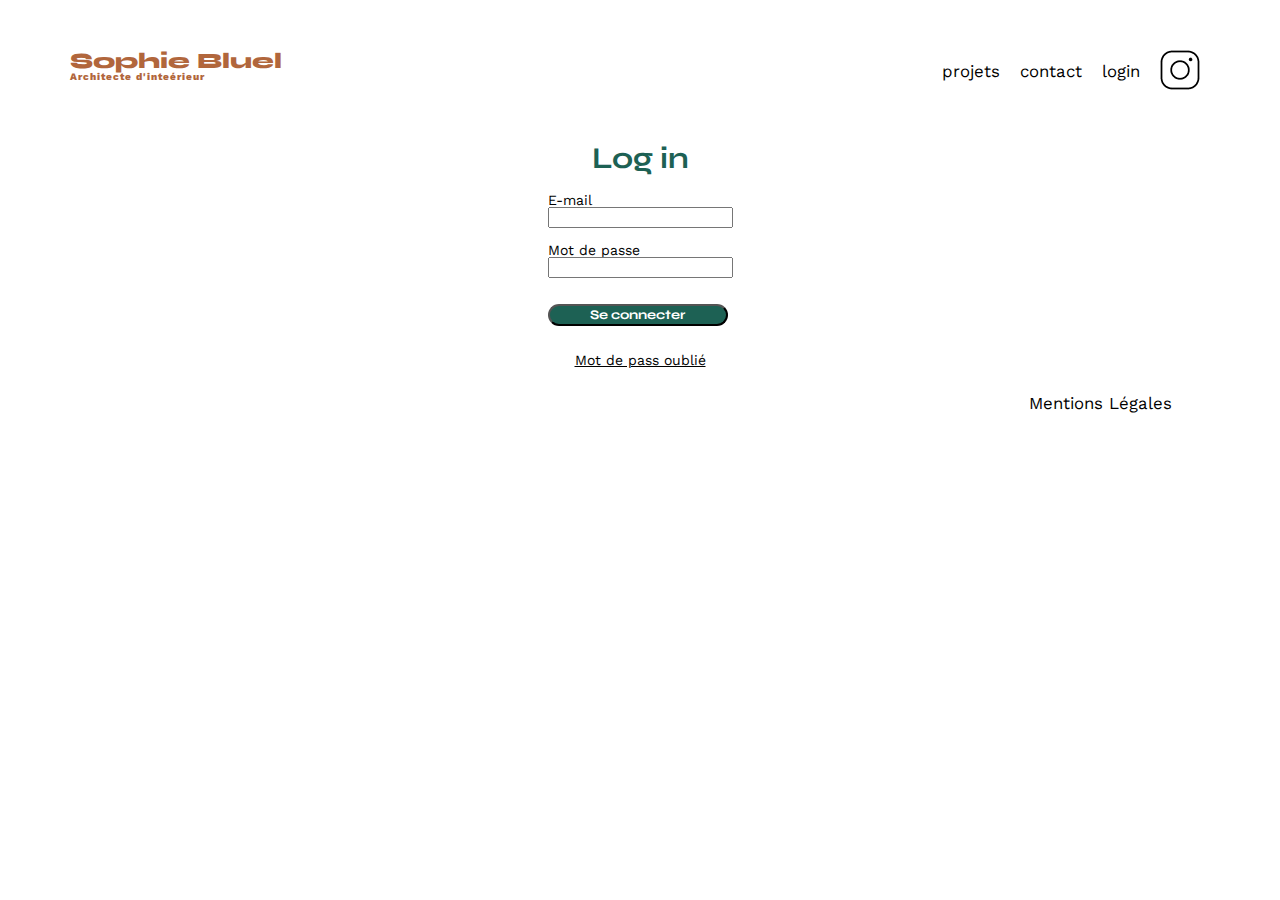
==== FrontEnd/login.HTML @ d77c7bfa "Ajout d'une page HTML login + style CSS de cette page" ====
<!DOCTYPE html>
<html lang="fr">
<head>
	<meta charset="UTF-8">
	<title>Sophie Bluel - Architecte d'intérieur - Login</title>
	<meta name="viewport" content="width=device-width, initial-scale=1.0">
	<link rel="preconnect" href="https://fonts.googleapis.com">
	<link rel="preconnect" href="https://fonts.gstatic.com" crossorigin>
	<link href="https://fonts.googleapis.com/css2?family=Syne:wght@700;800&family=Work+Sans&display=swap" rel="stylesheet">
	<meta name="description" content="">
	<link rel="stylesheet" href="./assets/style.css">
	<script src="script.js" defer></script>
</head>
<body>
    <header>
        <h1>Sophie Bluel <span>Architecte d'inteérieur</span></h1>
        <nav>
            <ul>
                <li>projets</li>
                <li>contact</li>
                <li>login</li>
                <li><img src="./assets/icons/instagram.png" alt="Instagram"></li>
            </ul>
        </nav>
    </header>
    
    <main>
        <div class="login">
            <h2 class="login">Log in</h1>
            <form method="get" action="">
                <div class="email">
                    <label for="EMAIL">E-mail</label>
                    <input type="email" name="email"/>
                </div>
                <div class="password">
                    <label for="password">Mot de passe</label>
                    <input type="text" name="password"/>
                </div>
                <input type="submit" value="Se connecter"/>
            </form>
            <p class="login">Mot de pass oublié</p>
        </div>
    </main>

    <footer>
        <nav>
            <ul>
                <li>Mentions Légales</li>
            </ul>
        </nav>
    </footer>
</body>
---- FrontEnd/assets/style.css ----
/******STYLE PAR DÉFAUT*******/
html, body, div, span, applet, object, iframe,
h1, h2, h3, h4, h5, h6, p, blockquote, pre,
a, abbr, acronym, address, big, cite, code,
del, dfn, em, img, ins, kbd, q, s, samp,
small, strike, strong, sub, sup, tt, var,
b, u, i, center,
dl, dt, dd, ol, ul, li,
fieldset, form, label, legend,
table, caption, tbody, tfoot, thead, tr, th, td,
article, aside, canvas, details, embed,
figure, figcaption, footer, header, hgroup,
menu, nav, output, ruby, section, summary,
time, mark, audio, video {
	margin: 0;
	padding: 0;
	border: 0;
	font-size: 100%;
	font: inherit;
	vertical-align: baseline;
}
/* HTML5 display-role reset for older browsers */
article, aside, details, figcaption, figure,
footer, header, hgroup, menu, nav, section {
	display: block;
}
body {
	line-height: 1;
}
ol, ul {
	list-style: none;
}
blockquote, q {
	quotes: none;
}
blockquote:before, blockquote:after,
q:before, q:after {
	content: '';
	content: none;
}
table {
	border-collapse: collapse;
	border-spacing: 0;
}
/** end reset css**/
body {
	max-width: 1140px;
	margin:auto;
	font-family: 'Work Sans' ;
	font-size: 14px;
}
header {
	display: flex;
	justify-content: space-between;
	margin: 50px 0
}
section {
	margin: 50px 0
}

h1{
	display: flex;
	flex-direction: column;
	font-family: 'Syne';
	font-size: 22px;
	font-weight: 800;
	color: #B1663C
}

h1 > span {
	font-family: 'Work Sans';
	font-size:10px;
	letter-spacing: 0.1em;
;
}

h2{
	font-family: 'Syne';
	font-weight: 700;
	font-size: 30px;
	color: #1D6154
}
nav ul {
	display: flex;
	align-items: center;
	list-style-type: none;

}
nav li {
	padding: 0 10px;
	font-size: 1.2em;
}

li:hover {
	color: #B1663C;
}
#introduction {
	display: flex;
	align-items: center;
}
#introduction figure {
	flex: 1
}
#introduction img {
	display: block;
	margin: auto;
	width: 80%;
}

#introduction article {
	flex: 1
}
#introduction h2 {
	margin-bottom: 1em;
}

#introduction p {
	margin-bottom: 0.5em;
}
#portfolio h2 {
	text-align: center;
	margin-bottom: 1em;
}
.gallery {
	width: 100%;
	display: grid;
	grid-template-columns: 1fr 1fr 1fr;
	grid-column-gap: 20px;
	grid-row-gap: 20px;
}

.gallery img {
	width: 100%;

}
#contact {
	width: 50%;
margin: auto;
}
#contact > * {
	text-align: center;

}
#contact h2{
	margin-bottom: 20px;
}
#contact form {
	text-align: left;
	margin-top:30px;
	display: flex;
	flex-direction: column;
}

#contact input {
	height: 50px;
	font-size: 1.2em;
	border: none;
	box-shadow: 0px 4px 14px rgba(0, 0, 0, 0.09);
}
#contact label {
	margin: 2em 0 1em 0;
}
#contact textarea {
	border: none;
	box-shadow: 0px 4px 14px rgba(0, 0, 0, 0.09);
}

input[type="submit"]{
	font-family: 'Syne';
	font-weight: 700;
	color: white;
	background-color: #1D6154;
	margin : 2em auto ;
	width: 180px;
	text-align: center;
	border-radius: 60px ;
}

footer nav ul {
	display: flex;
	justify-content: flex-end;
	margin: 2em
}



/***** STYLE BUTTONS ******/

.filters {
	width: 50%;
	margin: auto;
	display: flex;
	justify-content: space-between;
	gap: 1em;
}

.filters button{
	font-family: 'Syne';
	font-weight: 700;
	height: 37px;
	color: #1D6154;
	background-color: white;
	margin : 2em auto ;
	width: auto;
	text-align: center;
	border-radius: 60px ;
	border: 1px solid #1D6154;
	padding-left: 20px;
	padding-right: 20px;
}


.filters button:hover,
.filters button:focus {
	background-color: #1D6154;
	color: white;
}

/******** STYLE PAGE LOGIN ********/
.login {
	display: flex;
	flex-direction: column;
	align-items: center;
}

.login h2 {
	margin-bottom: 20px;
}

.email,
.password {
	display: flex;
	flex-direction: column;
}

.email {
	margin-bottom: 15px;
}


.login p {
	text-decoration: underline;
}
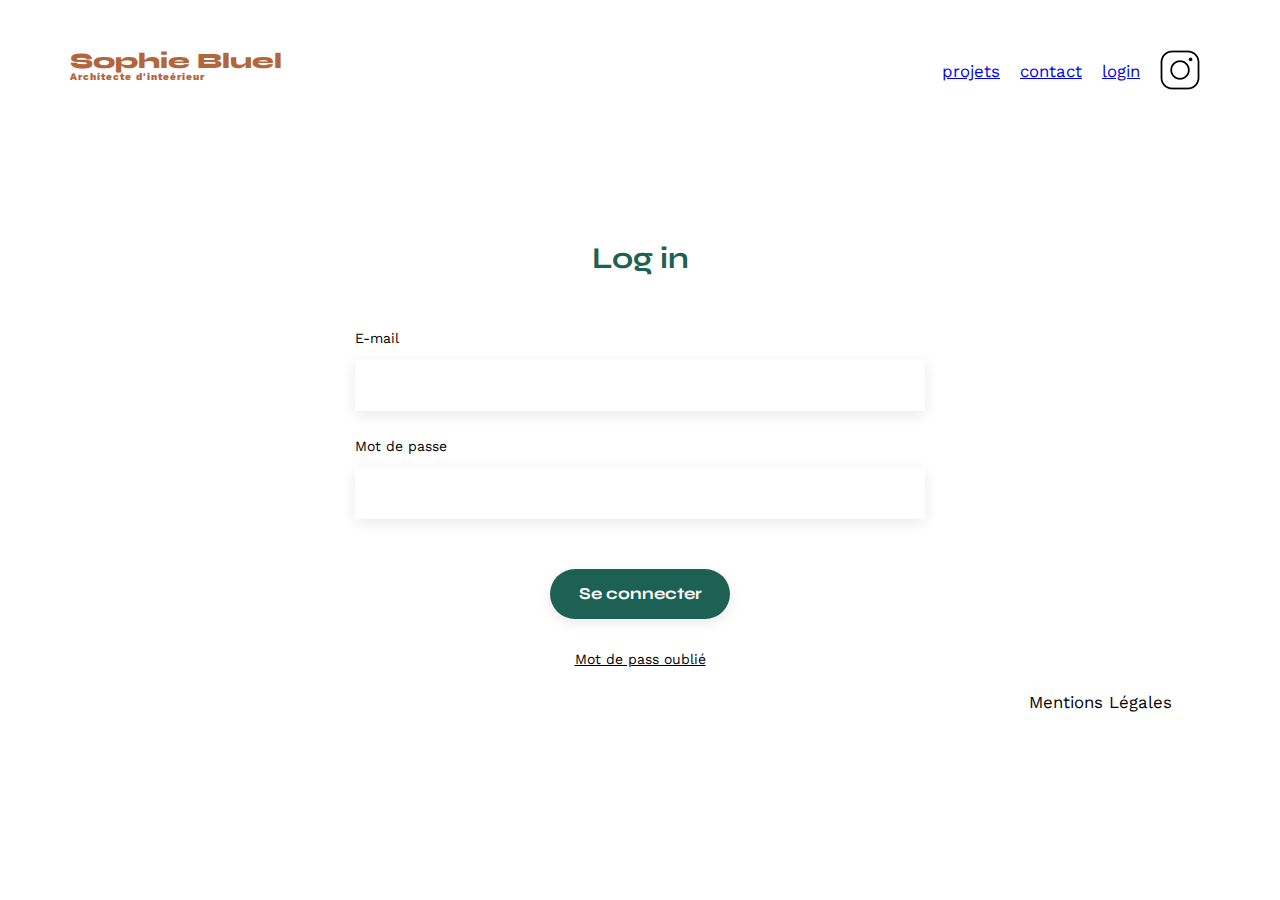
==== commit 136fc4d1: "changements dans l'index, le login.html, le css et ajout d'un fichier login.js" ====
--- a/FrontEnd/login.HTML
+++ b/FrontEnd/login.HTML
@@ -9,44 +9,40 @@
 	<link href="https://fonts.googleapis.com/css2?family=Syne:wght@700;800&family=Work+Sans&display=swap" rel="stylesheet">
 	<meta name="description" content="">
 	<link rel="stylesheet" href="./assets/style.css">
-	<script src="script.js" defer></script>
+    <script src="login.js" defer></script>
 </head>
 <body>
     <header>
         <h1>Sophie Bluel <span>Architecte d'inteérieur</span></h1>
         <nav>
             <ul>
-                <li>projets</li>
-                <li>contact</li>
-                <li>login</li>
+                <li><a href="#portfolio">projets</a></li>
+                <li><a href="#contact">contact</a></li>
+                <li><a href="#login">login</a></li>
                 <li><img src="./assets/icons/instagram.png" alt="Instagram"></li>
             </ul>
         </nav>
     </header>
-    
+
     <main>
-        <div class="login">
-            <h2 class="login">Log in</h1>
-            <form method="get" action="">
-                <div class="email">
-                    <label for="EMAIL">E-mail</label>
-                    <input type="email" name="email"/>
-                </div>
-                <div class="password">
+        <section id="login">
+            <h2>Log in</h2>
+                <form action="#" method="get">
+                    <label for="email">E-mail</label>
+                    <input type="email" name="email" id="email">
                     <label for="password">Mot de passe</label>
-                    <input type="text" name="password"/>
-                </div>
-                <input type="submit" value="Se connecter"/>
-            </form>
-            <p class="login">Mot de pass oublié</p>
-        </div>
+                    <input type="password" name="password" id="password">
+                    <input type="submit" value="Se connecter">
+                </form>
+            <a href="" class="login">Mot de pass oublié</a>
+            </section>
     </main>
 
-    <footer>
-        <nav>
-            <ul>
-                <li>Mentions Légales</li>
-            </ul>
-        </nav>
-    </footer>
+<footer>
+    <nav>
+        <ul>
+            <li>Mentions Légales</li>
+        </ul>
+    </nav>
+</footer>
 </body>--- a/FrontEnd/assets/style.css
+++ b/FrontEnd/assets/style.css
@@ -1,5 +1,6 @@
 
 /******STYLE PAR DÉFAUT*******/
+
 html, body, div, span, applet, object, iframe,
 h1, h2, h3, h4, h5, h6, p, blockquote, pre,
 a, abbr, acronym, address, big, cite, code,
@@ -20,30 +21,38 @@
 	font: inherit;
 	vertical-align: baseline;
 }
+
 /* HTML5 display-role reset for older browsers */
+
 article, aside, details, figcaption, figure,
 footer, header, hgroup, menu, nav, section {
 	display: block;
 }
+
 body {
 	line-height: 1;
 }
+
 ol, ul {
 	list-style: none;
 }
+
 blockquote, q {
 	quotes: none;
 }
+
 blockquote:before, blockquote:after,
 q:before, q:after {
 	content: '';
 	content: none;
 }
+
 table {
 	border-collapse: collapse;
 	border-spacing: 0;
 }
 /** end reset css**/
+
 body {
 	max-width: 1140px;
 	margin:auto;
@@ -72,20 +81,18 @@
 	font-family: 'Work Sans';
 	font-size:10px;
 	letter-spacing: 0.1em;
-;
 }
 
 h2{
 	font-family: 'Syne';
 	font-weight: 700;
 	font-size: 30px;
-	color: #1D6154
+	color: #1D6154;
 }
 nav ul {
 	display: flex;
 	align-items: center;
 	list-style-type: none;
-
 }
 nav li {
 	padding: 0 10px;
@@ -95,13 +102,16 @@
 li:hover {
 	color: #B1663C;
 }
+
 #introduction {
 	display: flex;
 	align-items: center;
 }
+
 #introduction figure {
-	flex: 1
-}
+	flex: 1;
+}
+
 #introduction img {
 	display: block;
 	margin: auto;
@@ -109,8 +119,9 @@
 }
 
 #introduction article {
-	flex: 1
-}
+	flex: 1;
+}
+
 #introduction h2 {
 	margin-bottom: 1em;
 }
@@ -118,10 +129,12 @@
 #introduction p {
 	margin-bottom: 0.5em;
 }
+
 #portfolio h2 {
 	text-align: center;
 	margin-bottom: 1em;
 }
+
 .gallery {
 	width: 100%;
 	display: grid;
@@ -132,35 +145,45 @@
 
 .gallery img {
 	width: 100%;
-
-}
-#contact {
+}
+
+#contact,
+#login {
 	width: 50%;
-margin: auto;
-}
-#contact > * {
-	text-align: center;
-
-}
-#contact h2{
+	margin: auto;
+}
+
+#contact > *,
+#login > * {
+	text-align: center;
+}
+
+#contact h2,
+#login h2 {
 	margin-bottom: 20px;
 }
-#contact form {
+
+#contact form,
+#login form {
 	text-align: left;
 	margin-top:30px;
 	display: flex;
 	flex-direction: column;
 }
 
-#contact input {
+#contact input,
+#login input {
 	height: 50px;
 	font-size: 1.2em;
 	border: none;
 	box-shadow: 0px 4px 14px rgba(0, 0, 0, 0.09);
 }
-#contact label {
+
+#contact label,
+#login label {
 	margin: 2em 0 1em 0;
 }
+
 #contact textarea {
 	border: none;
 	box-shadow: 0px 4px 14px rgba(0, 0, 0, 0.09);
@@ -182,8 +205,6 @@
 	justify-content: flex-end;
 	margin: 2em
 }
-
-
 
 /***** STYLE BUTTONS ******/
 
@@ -218,27 +239,17 @@
 }
 
 /******** STYLE PAGE LOGIN ********/
+
+#login h2 {
+	margin-top: 150px;
+}
+
+#login input[type="submit"] {
+	margin-top: 50px;
+}
+
 .login {
 	display: flex;
-	flex-direction: column;
-	align-items: center;
-}
-
-.login h2 {
-	margin-bottom: 20px;
-}
-
-.email,
-.password {
-	display: flex;
-	flex-direction: column;
-}
-
-.email {
-	margin-bottom: 15px;
-}
-
-
-.login p {
-	text-decoration: underline;
+	justify-content: center;
+	color: black;
 }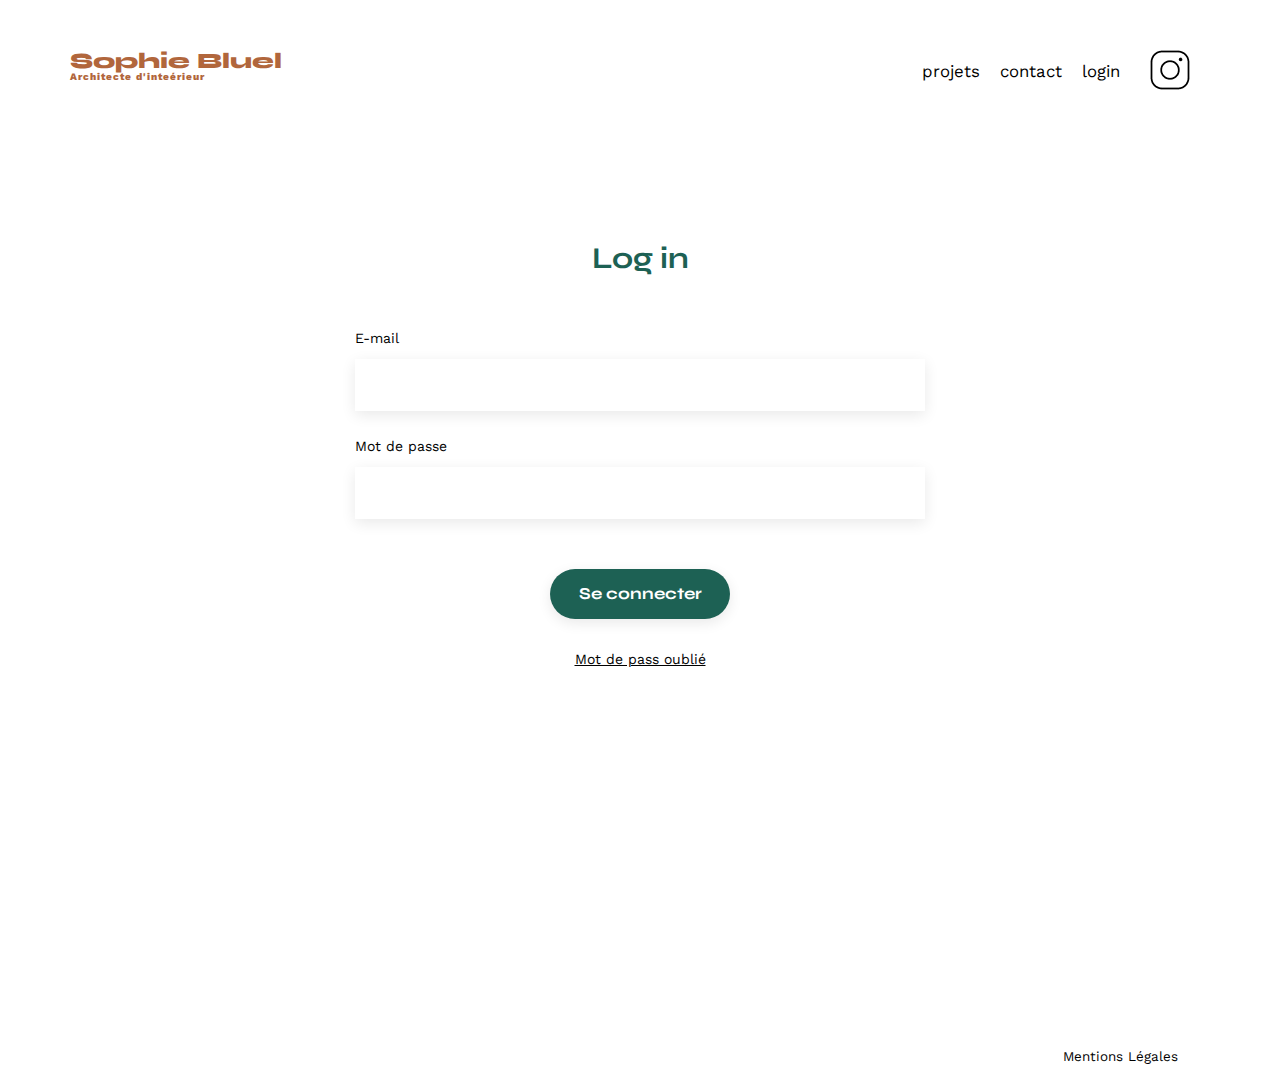
==== commit a53af1b2: "création de l'édit de la page" ====
--- a/FrontEnd/login.HTML
+++ b/FrontEnd/login.HTML
@@ -16,9 +16,9 @@
         <h1>Sophie Bluel <span>Architecte d'inteérieur</span></h1>
         <nav>
             <ul>
-                <li><a href="#portfolio">projets</a></li>
-                <li><a href="#contact">contact</a></li>
-                <li><a href="#login">login</a></li>
+                <li><a href="index.html#portfolio">projets</a></li>
+                <li><a href="index.html#contact">contact</a></li>
+                <li><a href="login.HTML">login</a></li>
                 <li><img src="./assets/icons/instagram.png" alt="Instagram"></li>
             </ul>
         </nav>
@@ -38,7 +38,7 @@
             </section>
     </main>
 
-<footer>
+<footer class="login-footer">
     <nav>
         <ul>
             <li>Mentions Légales</li>
--- a/FrontEnd/assets/style.css
+++ b/FrontEnd/assets/style.css
@@ -54,15 +54,15 @@
 /** end reset css**/
 
 body {
+	font-family: 'Work Sans' ;
+	font-size: 14px;
+}
+header {
 	max-width: 1140px;
 	margin:auto;
-	font-family: 'Work Sans' ;
-	font-size: 14px;
-}
-header {
 	display: flex;
 	justify-content: space-between;
-	margin: 50px 0
+	padding-top: 50px;
 }
 section {
 	margin: 50px 0
@@ -94,12 +94,20 @@
 	align-items: center;
 	list-style-type: none;
 }
-nav li {
+nav li,
+nav li img{
 	padding: 0 10px;
 	font-size: 1.2em;
 }
 
-li:hover {
+li a,
+li img {
+	color: black;
+	text-decoration: none;
+}
+
+li a:hover,
+li img:hover {
 	color: #B1663C;
 }
 
@@ -206,6 +214,14 @@
 	margin: 2em
 }
 
+.login-footer {
+	margin-top: 30%;
+}
+
+.index-footer,
+.login-footer {
+	font-size: 0.8em;
+}
 /***** STYLE BUTTONS ******/
 
 .filters {
@@ -252,4 +268,42 @@
 	display: flex;
 	justify-content: center;
 	color: black;
+}
+
+/********* STYLE EDITION *********/
+
+.edit {
+	background-color: black;
+	color: white;
+	width: 100%;
+	display: flex;
+	justify-content: center;
+	align-items: center;
+	height: 50px;
+}
+
+.modify-button {
+	border: none;
+	background-color: white;
+	margin-left: 10px;
+}
+
+.fa-pen-to-square {
+	margin-right: 10px;
+}
+
+footer {
+	max-width: 1140px;
+	margin:auto;
+}
+
+main {
+	max-width: 1140px;
+	margin:auto;
+}
+
+
+.edit p {
+	text-align: center;
+	padding-top: 17px;
 }